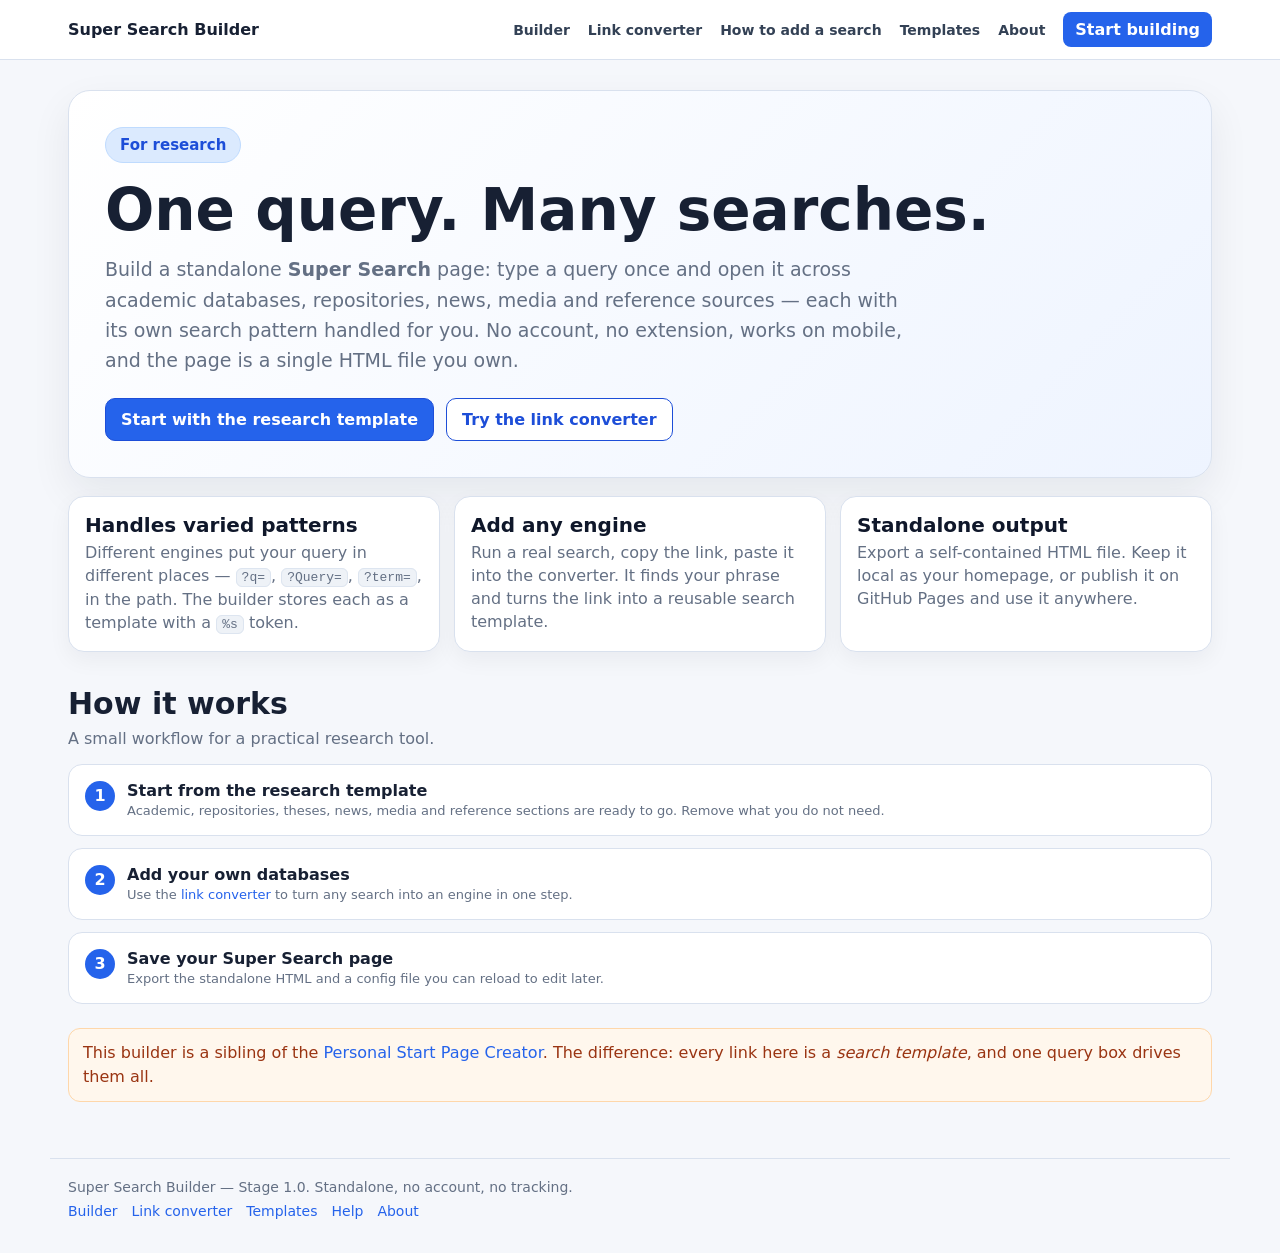
==== docs/index.html @ cb688953 "Start" ====
<!DOCTYPE html>
<html lang="en">
<head>
  <meta charset="UTF-8">
  <meta name="viewport" content="width=device-width, initial-scale=1.0">
  <title>Super Search Builder</title>
  <link rel="stylesheet" href="assets/site.css">
</head>
<body>
  <nav class="site-nav"><div class="site-nav-inner">
    <a class="brand" href="index.html">Super Search Builder</a>
    <a class="nav-link" href="builder.html">Builder</a>
    <a class="nav-link" href="converter.html">Link converter</a>
    <a class="nav-link" href="how-to-add-a-search.html">How to add a search</a>
    <a class="nav-link" href="templates.html">Templates</a>
    <a class="nav-link" href="about.html">About</a>
    <a class="nav-cta" href="builder.html">Start building</a>
  </div></nav>

  <main class="page">
    <section class="hero">
      <span class="badge">For research</span>
      <h1>One query. Many searches.</h1>
      <p>Build a standalone <strong>Super Search</strong> page: type a query once and open
      it across academic databases, repositories, news, media and reference sources — each
      with its own search pattern handled for you. No account, no extension, works on mobile,
      and the page is a single HTML file you own.</p>
      <div class="actions">
        <a class="button" href="builder.html?template=research">Start with the research template</a>
        <a class="button secondary" href="converter.html">Try the link converter</a>
      </div>
    </section>

    <div class="value-strip">
      <div class="value-item"><strong>Handles varied patterns</strong><span>Different engines put your query in different places — <code>?q=</code>, <code>?Query=</code>, <code>?term=</code>, in the path. The builder stores each as a template with a <code>%s</code> token.</span></div>
      <div class="value-item"><strong>Add any engine</strong><span>Run a real search, copy the link, paste it into the converter. It finds your phrase and turns the link into a reusable search template.</span></div>
      <div class="value-item"><strong>Standalone output</strong><span>Export a self-contained HTML file. Keep it local as your homepage, or publish it on GitHub Pages and use it anywhere.</span></div>
    </div>

    <div class="section-title">
      <h2>How it works</h2>
      <p>A small workflow for a practical research tool.</p>
    </div>
    <div class="steps">
      <div class="step"><div><strong>Start from the research template</strong><br><span class="tiny-note">Academic, repositories, theses, news, media and reference sections are ready to go. Remove what you do not need.</span></div></div>
      <div class="step"><div><strong>Add your own databases</strong><br><span class="tiny-note">Use the <a href="how-to-add-a-search.html">link converter</a> to turn any search into an engine in one step.</span></div></div>
      <div class="step"><div><strong>Save your Super Search page</strong><br><span class="tiny-note">Export the standalone HTML and a config file you can reload to edit later.</span></div></div>
    </div>

    <div class="inline-note" style="margin-top:24px">
      This builder is a sibling of the
      <a href="https://github.com/markbeachill/start-page-builder">Personal Start Page Creator</a>.
      The difference: every link here is a <em>search template</em>, and one query box drives them all.
    </div>
  </main>

  <footer class="site-footer">
    Super Search Builder — Stage 1.0. Standalone, no account, no tracking.
    <div class="footer-links">
      <a href="builder.html">Builder</a><a href="converter.html">Link converter</a>
      <a href="templates.html">Templates</a><a href="help.html">Help</a><a href="about.html">About</a>
    </div>
  </footer>
</body>
</html>
---- docs/assets/site.css ----
:root{
  --bg:#f5f7fb;--card:#fff;--text:#172033;--muted:#647084;--border:#d9e1ee;--accent:#2563eb;--accent-dark:#1d4ed8;--soft:#eef4ff;--danger:#b91c1c;
}
*{box-sizing:border-box}body{margin:0;font-family:system-ui,-apple-system,BlinkMacSystemFont,"Segoe UI",Roboto,Arial,sans-serif;background:var(--bg);color:var(--text)}
a{color:var(--accent);text-decoration:none}a:hover{text-decoration:underline}.site-nav{background:#fff;border-bottom:1px solid var(--border);position:sticky;top:0;z-index:100}.site-nav-inner{max-width:1180px;margin:0 auto;padding:12px 18px;display:flex;gap:18px;align-items:center}.brand{font-weight:800;color:var(--text);margin-right:auto}.nav-link{font-weight:650;color:#334155;font-size:14px}.nav-cta{background:var(--accent);color:#fff;padding:8px 12px;border-radius:8px;font-weight:750}.nav-cta:hover{text-decoration:none;background:var(--accent-dark)}
.page{max-width:1180px;margin:0 auto;padding:30px 18px 56px}.hero{background:linear-gradient(135deg,#fff,#eef4ff);border:1px solid var(--border);border-radius:22px;padding:36px;box-shadow:0 16px 40px rgba(15,23,42,.07)}.hero h1{font-size:clamp(34px,5vw,58px);line-height:1.02;margin:0 0 14px}.hero p{font-size:19px;line-height:1.6;color:var(--muted);max-width:820px;margin:0 0 22px}.actions{display:flex;gap:12px;flex-wrap:wrap}.button{display:inline-flex;align-items:center;gap:8px;background:var(--accent);color:#fff;padding:11px 15px;border-radius:10px;font-weight:800;border:1px solid var(--accent-dark)}.button.secondary{background:#fff;color:var(--accent-dark)}.button:hover{text-decoration:none;filter:brightness(.97)}
.grid{display:grid;grid-template-columns:repeat(3,minmax(0,1fr));gap:18px;margin-top:22px}.card{background:var(--card);border:1px solid var(--border);border-radius:16px;padding:20px;box-shadow:0 8px 24px rgba(15,23,42,.04)}.card h2,.card h3{margin:0 0 8px}.card p{margin:0 0 12px;color:var(--muted);line-height:1.55}.badge{display:inline-flex;background:var(--soft);border:1px solid #d5e4ff;border-radius:999px;padding:4px 9px;font-size:12px;font-weight:800;color:#1d4ed8;margin-bottom:10px}.section-title{margin:34px 0 12px}.section-title h2{font-size:30px;margin:0 0 6px}.section-title p{margin:0;color:var(--muted);line-height:1.55}.template-list{display:grid;grid-template-columns:repeat(2,minmax(0,1fr));gap:16px}.steps{counter-reset:step;display:grid;gap:12px}.step{background:#fff;border:1px solid var(--border);border-radius:14px;padding:16px;display:grid;grid-template-columns:auto 1fr;gap:12px}.step:before{counter-increment:step;content:counter(step);width:30px;height:30px;border-radius:50%;background:var(--accent);color:#fff;display:grid;place-items:center;font-weight:800}.site-footer{max-width:1180px;margin:0 auto;padding:20px 18px 36px;color:var(--muted);font-size:14px;border-top:1px solid var(--border)}
.light-shell{background:#fff}.light-shell .page{max-width:none;padding:0}.tiny-note{font-size:13px;color:var(--muted)}code{background:#eef2f7;border:1px solid #dde5f0;border-radius:6px;padding:1px 5px}
@media(max-width:850px){.grid,.template-list{grid-template-columns:1fr}.site-nav-inner{flex-wrap:wrap}.brand{width:100%}.hero{padding:24px}.page{padding-top:20px}}


.example-strip{display:grid;grid-template-columns:repeat(3,minmax(0,1fr));gap:18px;margin-top:22px}
.example-card{background:#fff;border:1px solid var(--border);border-radius:18px;overflow:hidden;box-shadow:0 10px 28px rgba(15,23,42,.06)}
.example-card-body{padding:16px 18px 18px}.example-card h3{margin:0 0 8px}.example-card p{color:var(--muted);line-height:1.5;margin:0 0 12px}.example-preview{height:260px;background:#fff;border-bottom:1px solid var(--border);overflow:hidden;position:relative}.example-preview iframe{width:1180px;height:760px;border:0;transform:scale(.31);transform-origin:top left;pointer-events:none}.example-preview:after{content:"";position:absolute;inset:0;border-top:1px solid rgba(255,255,255,.8);box-shadow:inset 0 -25px 35px rgba(245,247,251,.85)}
.link-list{display:grid;gap:10px;margin-top:12px}.link-list a{font-weight:750}.wide-card{grid-column:1/-1}.codeblock{white-space:pre-wrap;overflow:auto;background:#0f172a;color:#e5e7eb;border-radius:12px;padding:16px;border:1px solid #1e293b;font-size:13px;line-height:1.5}.mini-grid{display:grid;grid-template-columns:repeat(2,minmax(0,1fr));gap:16px}.inline-note{background:#fff7ed;border:1px solid #fed7aa;color:#9a3412;border-radius:12px;padding:12px 14px;line-height:1.5}.footer-links{display:flex;gap:14px;flex-wrap:wrap;margin-top:8px}
@media(max-width:950px){.example-strip,.mini-grid{grid-template-columns:1fr}.example-preview{height:220px}.example-preview iframe{transform:scale(.28)}}

.copy-block{position:relative;margin-top:10px}.copy-btn{position:absolute;right:10px;top:10px;background:#fff;color:#0f172a;border:1px solid #cbd5e1;border-radius:8px;padding:6px 9px;font-weight:800;cursor:pointer;font-size:12px}.copy-btn:hover{background:#f8fafc}

/* Stage 1.16: stronger home-page value proposition */
.hero .badge{font-size:15px;padding:8px 14px;margin-bottom:18px;background:#dbeafe;border-color:#bfdbfe;}
.value-strip{display:grid;grid-template-columns:repeat(3,minmax(0,1fr));gap:14px;margin:18px 0 26px;}
.value-item{background:#fff;border:1px solid var(--border);border-radius:16px;padding:16px;box-shadow:0 8px 22px rgba(15,23,42,.05);}
.value-item strong{display:block;font-size:20px;margin-bottom:4px;color:#0f172a;}
.value-item span{color:var(--muted);line-height:1.45;}
@media(max-width:850px){.value-strip{grid-template-columns:1fr;}}


/* Stage 1.18: Jump-start template catalogue */
.jump-grid{grid-template-columns:repeat(3,minmax(0,1fr));margin-bottom:10px;}
.featured-grid{margin-bottom:26px;}
.template-card{display:flex;flex-direction:column;}
.template-card .actions{margin-top:auto;}
.card-badges{display:flex;gap:8px;flex-wrap:wrap;align-items:center;}
.muted-badge{background:#f1f5f9;border-color:#dbe3ee;color:#64748b;}
.disabled-button{cursor:not-allowed;opacity:.72;}
.disabled-button:hover{text-decoration:none;filter:none;}
.template-section-heading{scroll-margin-top:90px;}
@media(max-width:1050px){.jump-grid{grid-template-columns:repeat(2,minmax(0,1fr));}}
@media(max-width:700px){.jump-grid{grid-template-columns:1fr;}}
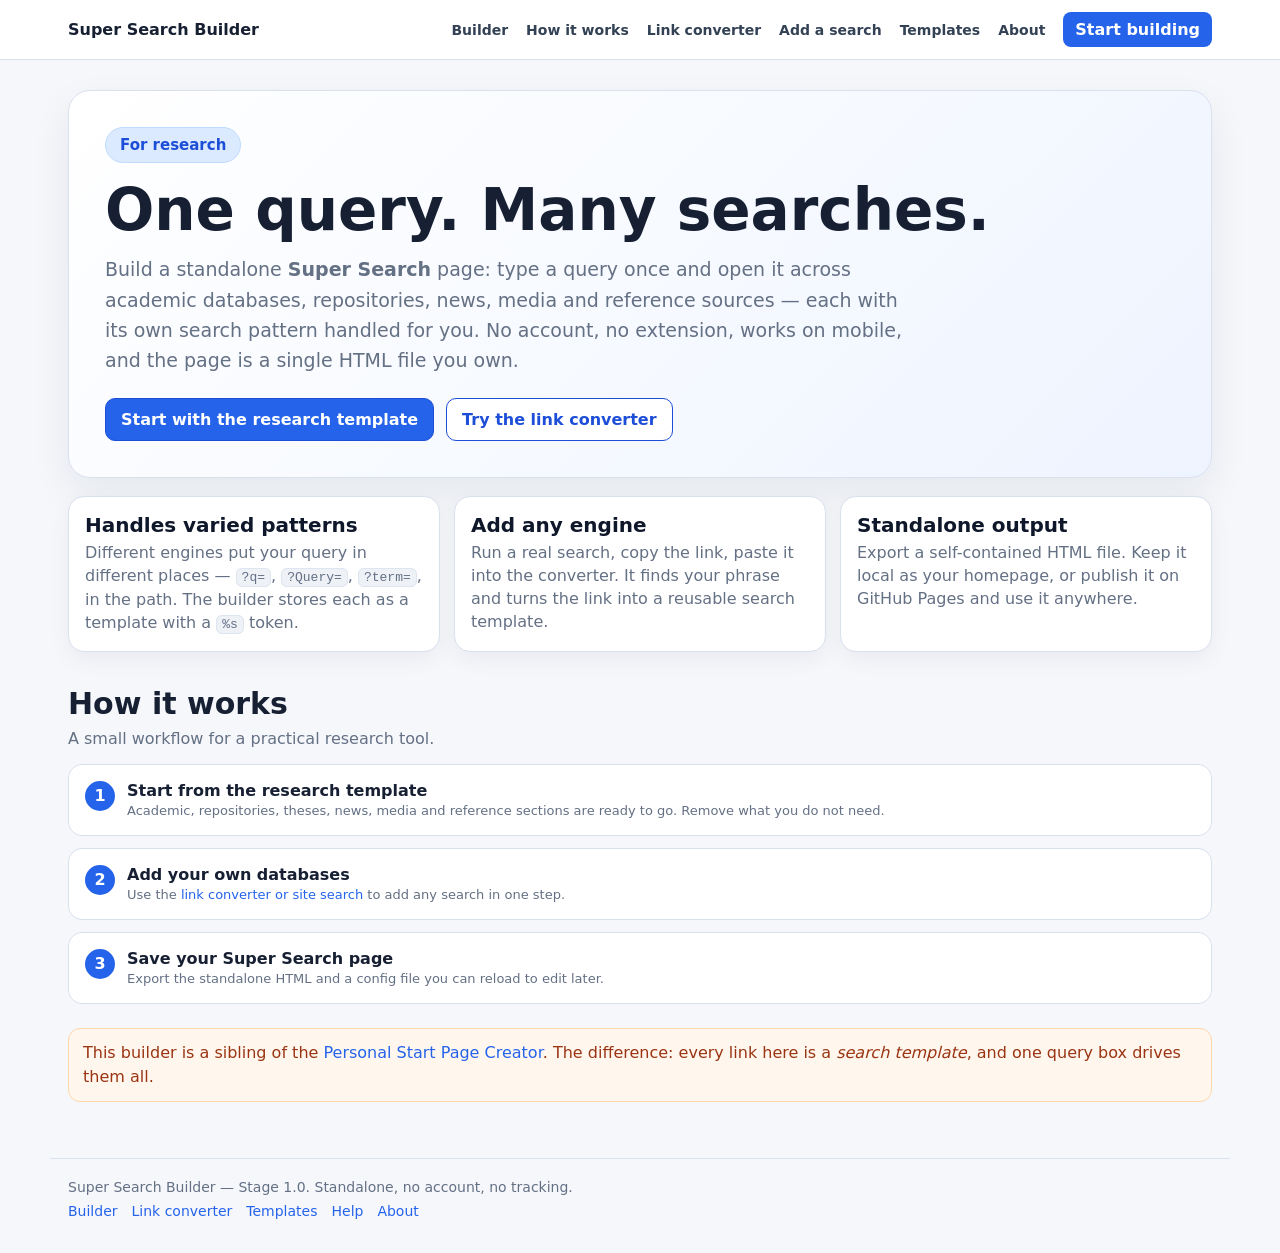
==== commit d9d56e4c: "Update 1" ====
--- a/docs/index.html
+++ b/docs/index.html
@@ -10,8 +10,9 @@
   <nav class="site-nav"><div class="site-nav-inner">
     <a class="brand" href="index.html">Super Search Builder</a>
     <a class="nav-link" href="builder.html">Builder</a>
+    <a class="nav-link" href="how-it-works.html">How it works</a>
     <a class="nav-link" href="converter.html">Link converter</a>
-    <a class="nav-link" href="how-to-add-a-search.html">How to add a search</a>
+    <a class="nav-link" href="add-a-search.html">Add a search</a>
     <a class="nav-link" href="templates.html">Templates</a>
     <a class="nav-link" href="about.html">About</a>
     <a class="nav-cta" href="builder.html">Start building</a>
@@ -43,7 +44,7 @@
     </div>
     <div class="steps">
       <div class="step"><div><strong>Start from the research template</strong><br><span class="tiny-note">Academic, repositories, theses, news, media and reference sections are ready to go. Remove what you do not need.</span></div></div>
-      <div class="step"><div><strong>Add your own databases</strong><br><span class="tiny-note">Use the <a href="how-to-add-a-search.html">link converter</a> to turn any search into an engine in one step.</span></div></div>
+      <div class="step"><div><strong>Add your own databases</strong><br><span class="tiny-note">Use the <a href="add-a-search.html">link converter or site search</a> to add any search in one step.</span></div></div>
       <div class="step"><div><strong>Save your Super Search page</strong><br><span class="tiny-note">Export the standalone HTML and a config file you can reload to edit later.</span></div></div>
     </div>
 
